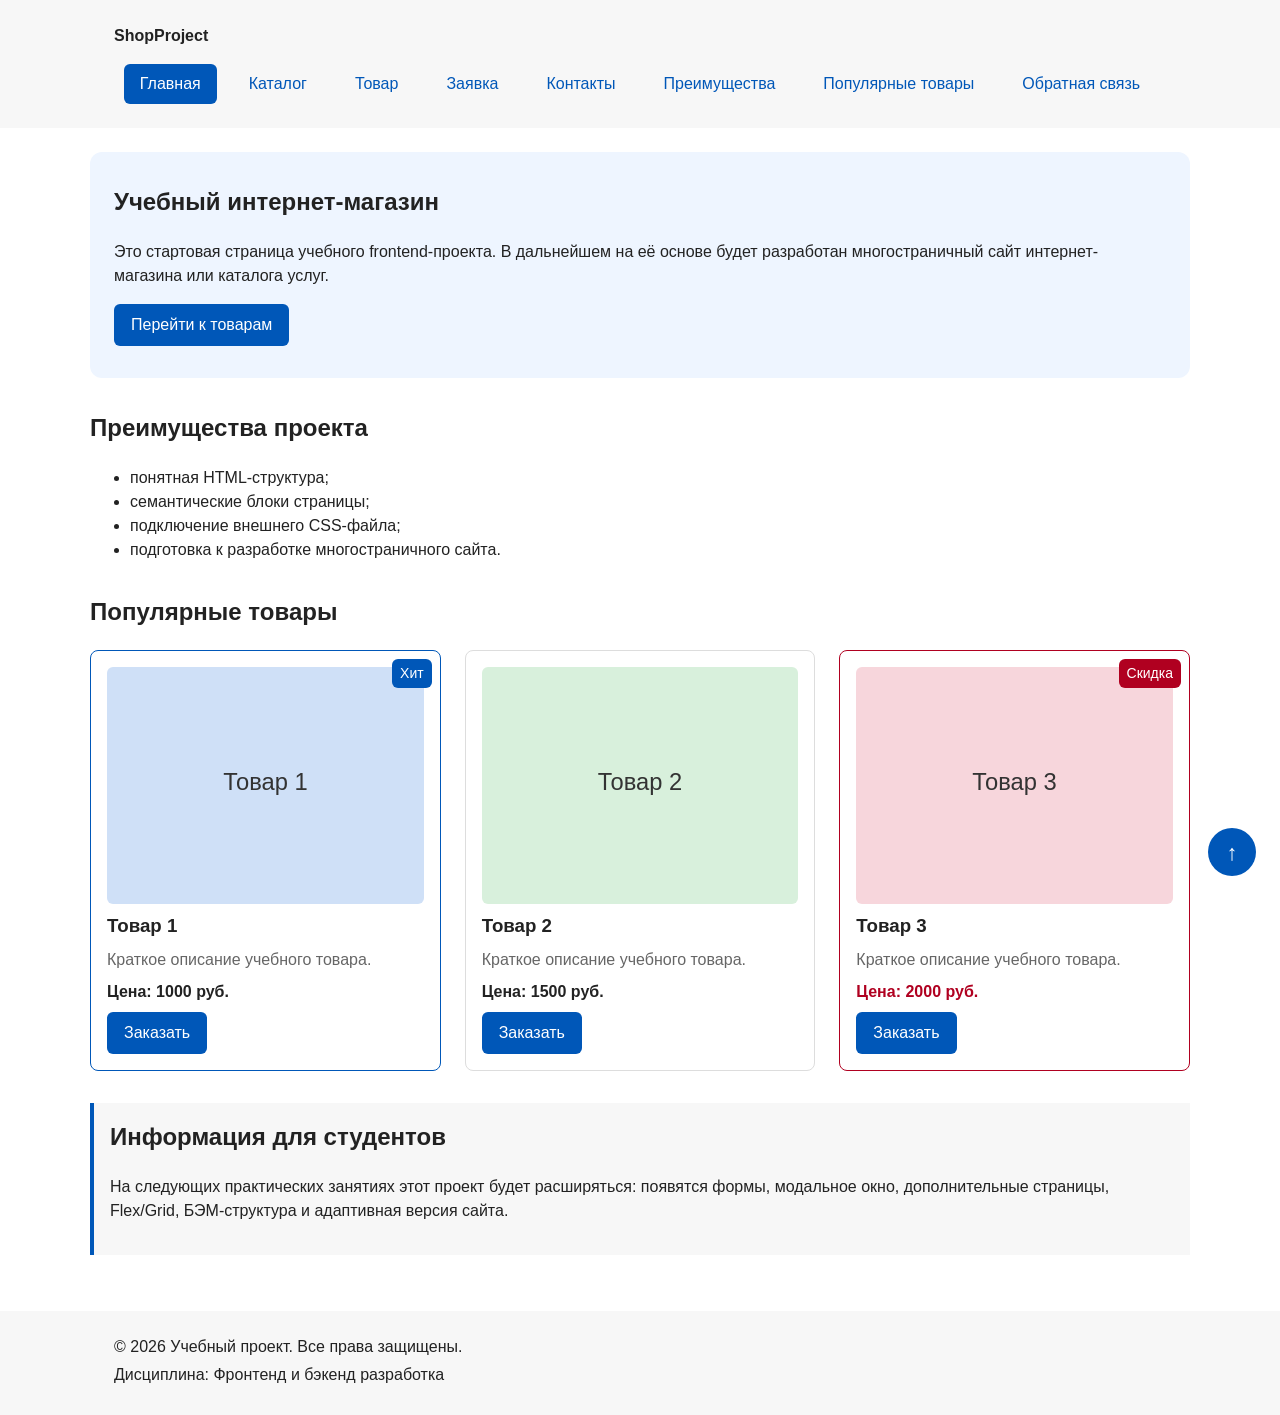
==== index.html @ 9cc84d2f "chore: import KR1 project base" ====
<!DOCTYPE html>
<html lang="ru">
<head>
  <meta charset="UTF-8">
  <meta name="viewport" content="width=device-width, initial-scale=1.0">
  <meta name="description" content="Главная страница учебного интернет-магазина.">
  <title>Главная — Учебный интернет-магазин</title>
  <link rel="stylesheet" href="css/style.css">
  <script src="js/main.js" defer></script>
</head>
<body>
  <!-- Блок шапки -->
  <header class="site-header">
    <div class="site-header__inner">
      <a class="site-header__logo" href="index.html">ShopProject</a>

      <!-- Блок навигации -->
      <nav class="site-nav" aria-label="Основная навигация">
        <ul class="site-nav__list">
          <li class="site-nav__item"><a class="site-nav__link site-nav__link--active" href="index.html" aria-current="page">Главная</a></li>
          <li class="site-nav__item"><a class="site-nav__link" href="catalog.html">Каталог</a></li>
          <li class="site-nav__item"><a class="site-nav__link" href="product.html">Товар</a></li>
          <li class="site-nav__item"><a class="site-nav__link" href="order.html">Заявка</a></li>
          <li class="site-nav__item"><a class="site-nav__link" href="contacts.html">Контакты</a></li>
          <li class="site-nav__item"><a class="site-nav__link" href="index.html#advantages">Преимущества</a></li>
          <li class="site-nav__item"><a class="site-nav__link" href="index.html#popular">Популярные товары</a></li>
          <li class="site-nav__item"><a class="site-nav__link" href="index.html#contacts">Обратная связь</a></li>
        </ul>
      </nav>
    </div>
  </header>

  <main class="main">
    <section class="hero">
      <h1 class="hero__title">Учебный интернет-магазин</h1>
      <p class="hero__text">
        Это стартовая страница учебного frontend-проекта.
        В дальнейшем на её основе будет разработан многостраничный сайт
        интернет-магазина или каталога услуг.
      </p>
      <a class="button button--primary" href="#popular">Перейти к товарам</a>
    </section>

    <section class="section" id="advantages">
      <h2 class="section__title">Преимущества проекта</h2>

      <ul class="advantages-list">
        <li class="advantages-list__item">понятная HTML-структура;</li>
        <li class="advantages-list__item">семантические блоки страницы;</li>
        <li class="advantages-list__item">подключение внешнего CSS-файла;</li>
        <li class="advantages-list__item">подготовка к разработке многостраничного сайта.</li>
      </ul>
    </section>

    <section class="section" id="popular">
      <h2 class="section__title">Популярные товары</h2>

      <!-- Сетка товаров -->
      <div class="products-grid">
        <!-- Модификатор: выделенная карточка -->
        <article class="product-card product-card--featured">
          <span class="product-card__badge">Хит</span>
          <img class="product-card__image" src="images/product-1.svg" alt="Товар 1" width="640" height="480">
          <h3 class="product-card__title">Товар 1</h3>
          <p class="product-card__description">Краткое описание учебного товара.</p>
          <p class="product-card__price">Цена: 1000 руб.</p>
          <button class="button button--primary product-card__button" type="button" data-product="Товар 1">
            Заказать
          </button>
        </article>

        <article class="product-card">
          <img class="product-card__image" src="images/product-2.svg" alt="Товар 2" width="640" height="480">
          <h3 class="product-card__title">Товар 2</h3>
          <p class="product-card__description">Краткое описание учебного товара.</p>
          <p class="product-card__price">Цена: 1500 руб.</p>
          <button class="button button--primary product-card__button" type="button" data-product="Товар 2">
            Заказать
          </button>
        </article>

        <!-- Модификатор: товар со скидкой -->
        <article class="product-card product-card--discount">
          <span class="product-card__badge">Скидка</span>
          <img class="product-card__image" src="images/product-3.svg" alt="Товар 3" width="640" height="480">
          <h3 class="product-card__title">Товар 3</h3>
          <p class="product-card__description">Краткое описание учебного товара.</p>
          <p class="product-card__price">Цена: 2000 руб.</p>
          <button class="button button--primary product-card__button" type="button" data-product="Товар 3">
            Заказать
          </button>
        </article>
      </div>
    </section>

    <aside class="aside-info">
      <h2 class="aside-info__title">Информация для студентов</h2>
      <p class="aside-info__text">
        На следующих практических занятиях этот проект будет расширяться:
        появятся формы, модальное окно, дополнительные страницы, Flex/Grid,
        БЭМ-структура и адаптивная версия сайта.
      </p>
    </aside>

    <p class="success-message" id="success-message" hidden>
      Форма успешно отправлена!
    </p>
  </main>

  <footer class="site-footer" id="contacts">
    <div class="site-footer__inner">
      <p class="site-footer__text">&copy; 2026 Учебный проект. Все права защищены.</p>
      <p class="site-footer__text">Дисциплина: Фронтенд и бэкенд разработка</p>
    </div>
  </footer>

  <!-- Блок модального окна (id нужны для JS) -->
  <dialog class="order-dialog" id="order-dialog" aria-labelledby="order-dialog-title">
    <h2 class="order-dialog__title" id="order-dialog-title">Оформление заявки</h2>

    <!-- Блок формы -->
    <form class="order-form" id="order-form" action="#" method="post" novalidate>
      <input id="selected-product" name="selected-product" type="hidden">

      <div class="order-form__field">
        <label class="order-form__label" for="order-name">Имя</label>
        <input
          class="order-form__input"
          id="order-name"
          name="name"
          type="text"
          placeholder="Введите ваше имя"
          minlength="2"
          autocomplete="given-name"
          required
        >
      </div>

      <div class="order-form__field">
        <label class="order-form__label" for="order-email">E-mail</label>
        <input
          class="order-form__input"
          id="order-email"
          name="email"
          type="email"
          placeholder="example@mail.ru"
          autocomplete="email"
          required
        >
      </div>

      <div class="order-form__field">
        <label class="order-form__label" for="order-phone">Телефон</label>
        <input
          class="order-form__input"
          id="order-phone"
          name="phone"
          type="tel"
          inputmode="tel"
          placeholder="+7 (900) 000-00-00"
          pattern="^\+7 \(\d{3}\) \d{3}-\d{2}-\d{2}$"
          required
        >
        <small class="order-form__hint">Формат: +7 (900) 000-00-00</small>
      </div>

      <div class="order-form__field">
        <label class="order-form__label" for="order-date">Дата связи</label>
        <input class="order-form__input" id="order-date" name="date" type="date">
      </div>

      <div class="order-form__field">
        <label class="order-form__label" for="order-topic">Тема заявки</label>
        <select class="order-form__select" id="order-topic" name="topic" required>
          <option value="">Выберите тему</option>
          <option value="product">Заказ товара</option>
          <option value="consultation">Консультация</option>
          <option value="delivery">Доставка</option>
        </select>
      </div>

      <div class="order-form__field">
        <label class="order-form__label" for="order-comment">Комментарий</label>
        <textarea
          class="order-form__textarea"
          id="order-comment"
          name="comment"
          rows="4"
          placeholder="Укажите дополнительную информацию"
        ></textarea>
      </div>

      <!-- Модификатор поля: чекбокс -->
      <div class="order-form__field order-form__field--checkbox">
        <label class="order-form__checkbox-label">
          <input class="order-form__checkbox" id="order-agreement" name="agreement" type="checkbox" required>
          Я согласен на обработку данных
        </label>
      </div>

      <div class="order-form__actions">
        <button class="button button--secondary" type="button" id="close-order-dialog">Закрыть</button>
        <button class="button button--primary" type="submit">Отправить заявку</button>
      </div>
    </form>
  </dialog>
  <!-- Фиксированная кнопка (position: fixed) -->
  <a class="back-to-top" href="#top" aria-label="Наверх">↑</a>
</body>
</html>
---- css/style.css ----
/* ===============================
   1. Переменные проекта
   =============================== */
:root {
  /* Цвета */
  --color-bg: #ffffff;
  --color-text: #222222;
  --color-muted: #666666;
  --color-primary: #0057b8;
  --color-primary-dark: #003f86;
  --color-border: #dddddd;
  --color-surface: #f7f7f7;
  --color-surface-accent: #eef5ff;
  --color-danger: #b00020;
  --color-success: #168a2f;
  --color-success-bg: #eefaf0;
  --color-white: #ffffff;

  /* Отступы */
  --space-xs: 4px;
  --space-sm: 8px;
  --space-md: 16px;
  --space-lg: 24px;
  --space-xl: 32px;

  /* Скругления */
  --radius-sm: 6px;
  --radius-md: 8px;
  --radius-lg: 12px;

  /* Размеры */
  --container-width: 1100px;
}

/* ===============================
   2. Базовые стили
   =============================== */
* {
  box-sizing: border-box; /* размеры с padding и border */
}

html {
  scroll-behavior: smooth; /* плавные якоря */
}

body {
  margin: 0;
  font-family: Arial, sans-serif;
  line-height: 1.5;
  color: var(--color-text);
  background-color: var(--color-bg);
}

a {
  color: var(--color-primary);
}

a:hover {
  color: var(--color-primary-dark);
}

a:focus-visible {
  outline: 2px solid var(--color-primary);
  outline-offset: 3px;
}

/* Подсветка раздела по якорю */
:target {
  outline: 2px dashed var(--color-primary);
  outline-offset: 4px;
}

/* ===============================
   3. Шапка и навигация
   =============================== */
.site-header {
  background-color: var(--color-surface);
  position: sticky; /* шапка залипает сверху */
  top: 0;
  z-index: 100;
}

.site-header__inner {
  max-width: var(--container-width);
  margin: 0 auto;
  padding: var(--space-lg);
}

.site-header__logo {
  font-weight: 700;
  color: var(--color-text);
  text-decoration: none;
}

/* Flex-меню */
.site-nav__list {
  display: flex;
  flex-wrap: wrap;
  justify-content: center;
  align-items: center;
  gap: var(--space-md);
  padding: 0;
  margin: var(--space-md) 0 0;
  list-style: none;
}

.site-nav__link {
  display: inline-block;
  padding: var(--space-sm) var(--space-md);
  color: var(--color-primary);
  text-decoration: none;
  border-radius: var(--radius-sm);
}

.site-nav__link:hover {
  color: var(--color-white);
  background-color: var(--color-primary);
}

.site-nav__link:focus-visible {
  outline: 2px solid var(--color-primary);
  outline-offset: 3px;
}

/* Модификатор: текущая страница */
.site-nav__link--active {
  color: var(--color-white);
  background-color: var(--color-primary);
}

/* ===============================
   4. Основная область и разделы
   =============================== */
.main {
  padding: var(--space-lg);
}

.breadcrumbs {
  max-width: var(--container-width);
  margin: 0 auto var(--space-md);
  font-size: 14px;
  color: var(--color-muted);
}

.breadcrumbs__link {
  color: var(--color-primary);
}

/* Разделитель перед текущей страницей */
.breadcrumbs__current::before {
  content: " / ";
  color: var(--color-muted);
}

/* Средняя ссылка цепочки */
.breadcrumbs__link--middle::before {
  content: "/";
  display: inline-block; /* без подчёркивания */
  padding: 0 4px;
  color: var(--color-muted);
}

.hero {
  max-width: var(--container-width);
  margin: 0 auto var(--space-xl);
  padding: var(--space-xl) var(--space-lg);
  background-color: var(--color-surface-accent);
  border-radius: var(--radius-lg);
}

.hero__title {
  margin-top: 0;
}

.section {
  max-width: var(--container-width);
  margin: 0 auto var(--space-xl);
  scroll-margin-top: 160px; /* отступ под sticky-шапку */
}

.section__title {
  margin-top: 0;
}

.aside-info {
  max-width: var(--container-width);
  margin: 0 auto var(--space-xl);
  padding: var(--space-md);
  border-left: 4px solid var(--color-primary);
  background-color: var(--color-surface);
}

.aside-info__title {
  margin-top: 0;
}

/* ===============================
   5. Кнопки
   =============================== */
.button {
  display: inline-block;
  padding: var(--space-sm) var(--space-md);
  border: 1px solid transparent;
  border-radius: var(--radius-sm);
  font: inherit;
  text-decoration: none;
  cursor: pointer;
}

/* Основная кнопка */
.button--primary {
  color: var(--color-white);
  background-color: var(--color-primary);
}

.button--primary:hover {
  color: var(--color-white);
  background-color: var(--color-primary-dark);
}

/* Второстепенная кнопка */
.button--secondary {
  color: var(--color-primary);
  background-color: transparent;
  border-color: var(--color-primary);
}

.button--secondary:hover {
  color: var(--color-white);
  background-color: var(--color-primary);
}

.button:focus-visible {
  outline: 2px solid var(--color-primary);
  outline-offset: 3px;
}

.button:disabled,
.button--disabled {
  opacity: 0.6;
  cursor: not-allowed;
}

/* ===============================
   6. Карточки и сетка товаров
   =============================== */
/* Grid-сетка карточек */
.products-grid {
  display: grid;
  grid-template-columns: repeat(3, 1fr);
  gap: var(--space-lg);
}

.product-card {
  position: relative; /* контейнер для бейджа */
  display: flex;
  flex-direction: column;
  gap: var(--space-sm);
  padding: var(--space-md);
  border: 1px solid var(--color-border);
  border-radius: var(--radius-md);
  background-color: var(--color-bg);
}

.product-card:hover {
  border-color: var(--color-primary);
}

/* Модификаторы карточки */
.product-card--featured {
  border-color: var(--color-primary);
}

.product-card--discount {
  border-color: var(--color-danger);
}

.product-card__title {
  margin: 0;
  color: var(--color-text);
}

.product-card__description {
  margin: 0;
  color: var(--color-muted);
}

.product-card__price {
  margin: 0;
  font-weight: 700;
}

.product-card--discount .product-card__price {
  color: var(--color-danger);
}

/* Бейдж поверх карточки */
.product-card__badge {
  position: absolute;
  top: var(--space-sm);
  right: var(--space-sm);
  z-index: 1;
  padding: 4px 8px;
  font-size: 14px;
  color: var(--color-white);
  background-color: var(--color-primary);
  border-radius: var(--radius-sm);
}

.product-card--discount .product-card__badge {
  background-color: var(--color-danger);
}

.product-card__image {
  display: block;
  width: 100%;
  height: auto;
  border-radius: var(--radius-sm);
}

/* Кнопка прижата к низу */
.product-card__button {
  margin-top: auto;
  align-self: flex-start;
}

/* ===============================
   7. Каталог и фильтры
   =============================== */
/* Grid-макет каталога */
.catalog-layout {
  max-width: var(--container-width);
  margin: 0 auto var(--space-xl);
  display: grid;
  grid-template-columns: 260px 1fr;
  grid-template-areas: "filters products";
  gap: var(--space-lg);
}

.catalog-filters {
  grid-area: filters;
  position: sticky; /* фильтр едет за скроллом */
  top: 160px;
  align-self: start;
  padding: var(--space-md);
  border: 1px solid var(--color-border);
  border-radius: var(--radius-md);
  background-color: var(--color-surface);
}

.catalog-filters__title {
  margin-top: 0;
}

.catalog-products {
  grid-area: products;
}

.catalog-products__title {
  margin-top: 0;
}

.filters-form {
  display: grid;
  gap: var(--space-md);
}

.filters-form__group {
  margin: 0;
  padding: var(--space-md);
  border: 1px solid var(--color-border);
  border-radius: var(--radius-sm);
}

.filters-form__legend {
  font-weight: 700;
}

.filters-form__label {
  display: block;
  margin-bottom: var(--space-sm);
}

.filters-form__input {
  width: 100%;
  padding: 8px 10px;
  border: 1px solid var(--color-border);
  border-radius: var(--radius-sm);
  font: inherit;
}

/* ===============================
   8. Модальное окно и форма
   =============================== */
.order-dialog {
  width: min(100% - 32px, 560px);
  padding: var(--space-lg);
  border: none;
  border-radius: var(--radius-lg);
}

/* Затемнение фона */
.order-dialog::backdrop {
  background-color: rgba(0, 0, 0, 0.5);
}

.order-dialog__title {
  margin-top: 0;
}

.order-form__field {
  margin-bottom: var(--space-md);
}

.order-form__label {
  display: block;
  margin-bottom: var(--space-xs);
}

.order-form__input,
.order-form__select,
.order-form__textarea {
  width: 100%;
  padding: 10px 12px;
  border: 1px solid var(--color-border);
  border-radius: var(--radius-sm);
  font: inherit;
}

.order-form__input:hover,
.order-form__select:hover,
.order-form__textarea:hover {
  border-color: var(--color-primary);
}

.order-form__input:focus-visible,
.order-form__select:focus-visible,
.order-form__textarea:focus-visible {
  outline: 2px solid var(--color-primary);
  outline-offset: 3px;
}

/* Ошибка валидации (ставит JS) */
.order-form__input[aria-invalid="true"],
.order-form__select[aria-invalid="true"],
.order-form__textarea[aria-invalid="true"] {
  border-color: var(--color-danger);
}

.order-form__hint {
  display: block;
  margin-top: var(--space-xs);
  color: var(--color-muted);
}

.order-form__checkbox-label {
  display: flex;
  align-items: center;
  gap: var(--space-sm);
}

.order-form__actions {
  display: flex;
  gap: var(--space-md);
  margin-top: var(--space-lg);
}

/* Модификатор: форма на отдельной странице */
.order-form--page {
  max-width: 560px;
  padding: var(--space-lg);
  border: 1px solid var(--color-border);
  border-radius: var(--radius-md);
  background-color: var(--color-surface);
}

.success-message {
  max-width: var(--container-width);
  margin: var(--space-lg) auto;
  padding: var(--space-md);
  border-left: 4px solid var(--color-success);
  background-color: var(--color-success-bg);
}

/* ===============================
   9. Страница товара
   =============================== */
/* Flex: фото + описание */
.product-details {
  max-width: var(--container-width);
  margin: 0 auto var(--space-xl);
  display: flex;
  gap: var(--space-xl);
  align-items: flex-start;
}

.product-details__media {
  position: relative; /* для бейджа */
  flex: 1 1 50%;
}

.product-details__badge {
  position: absolute;
  top: var(--space-md);
  left: var(--space-md);
  padding: 4px 10px;
  color: var(--color-white);
  background-color: var(--color-primary);
  border-radius: var(--radius-sm);
}

.product-details__image {
  display: block;
  width: 100%;
  height: auto;
  border-radius: var(--radius-md);
}

.product-details__info {
  flex: 1 1 50%;
}

.product-details__title {
  margin-top: 0;
}

.product-details__description {
  color: var(--color-muted);
}

.product-details__price {
  font-size: 28px;
  font-weight: 700;
}

.product-details__actions {
  display: flex;
  flex-wrap: wrap;
  gap: var(--space-md);
}

/* Таблица характеристик */
.product-table {
  width: 100%;
  border-collapse: collapse;
}

.product-table__caption {
  margin-bottom: var(--space-sm);
  font-weight: 700;
  text-align: left;
}

.product-table__head,
.product-table__cell {
  padding: 12px;
  border: 1px solid var(--color-border);
  text-align: left;
}

.product-table__head {
  background-color: var(--color-surface-accent);
}

/* Полосатые строки */
.product-table tbody tr:nth-child(even) {
  background-color: var(--color-surface);
}

/* ===============================
   10. Фиксированная кнопка «Наверх»
   =============================== */
.back-to-top {
  position: fixed;
  right: var(--space-lg);
  bottom: var(--space-lg);
  z-index: 90; /* ниже шапки */
  width: 48px;
  height: 48px;
  display: flex;
  align-items: center;
  justify-content: center;
  font-size: 22px;
  color: var(--color-white);
  background-color: var(--color-primary);
  border-radius: 50%;
  text-decoration: none;
}

.back-to-top:hover {
  color: var(--color-white);
  background-color: var(--color-primary-dark);
}

.back-to-top:focus-visible {
  outline: 2px solid var(--color-primary);
  outline-offset: 3px;
}

/* ===============================
   11. Подвал
   =============================== */
.site-footer {
  background-color: var(--color-surface);
}

.site-footer__inner {
  max-width: var(--container-width);
  margin: 0 auto;
  padding: var(--space-lg);
}

.site-footer__text {
  margin: 0 0 var(--space-xs);
}
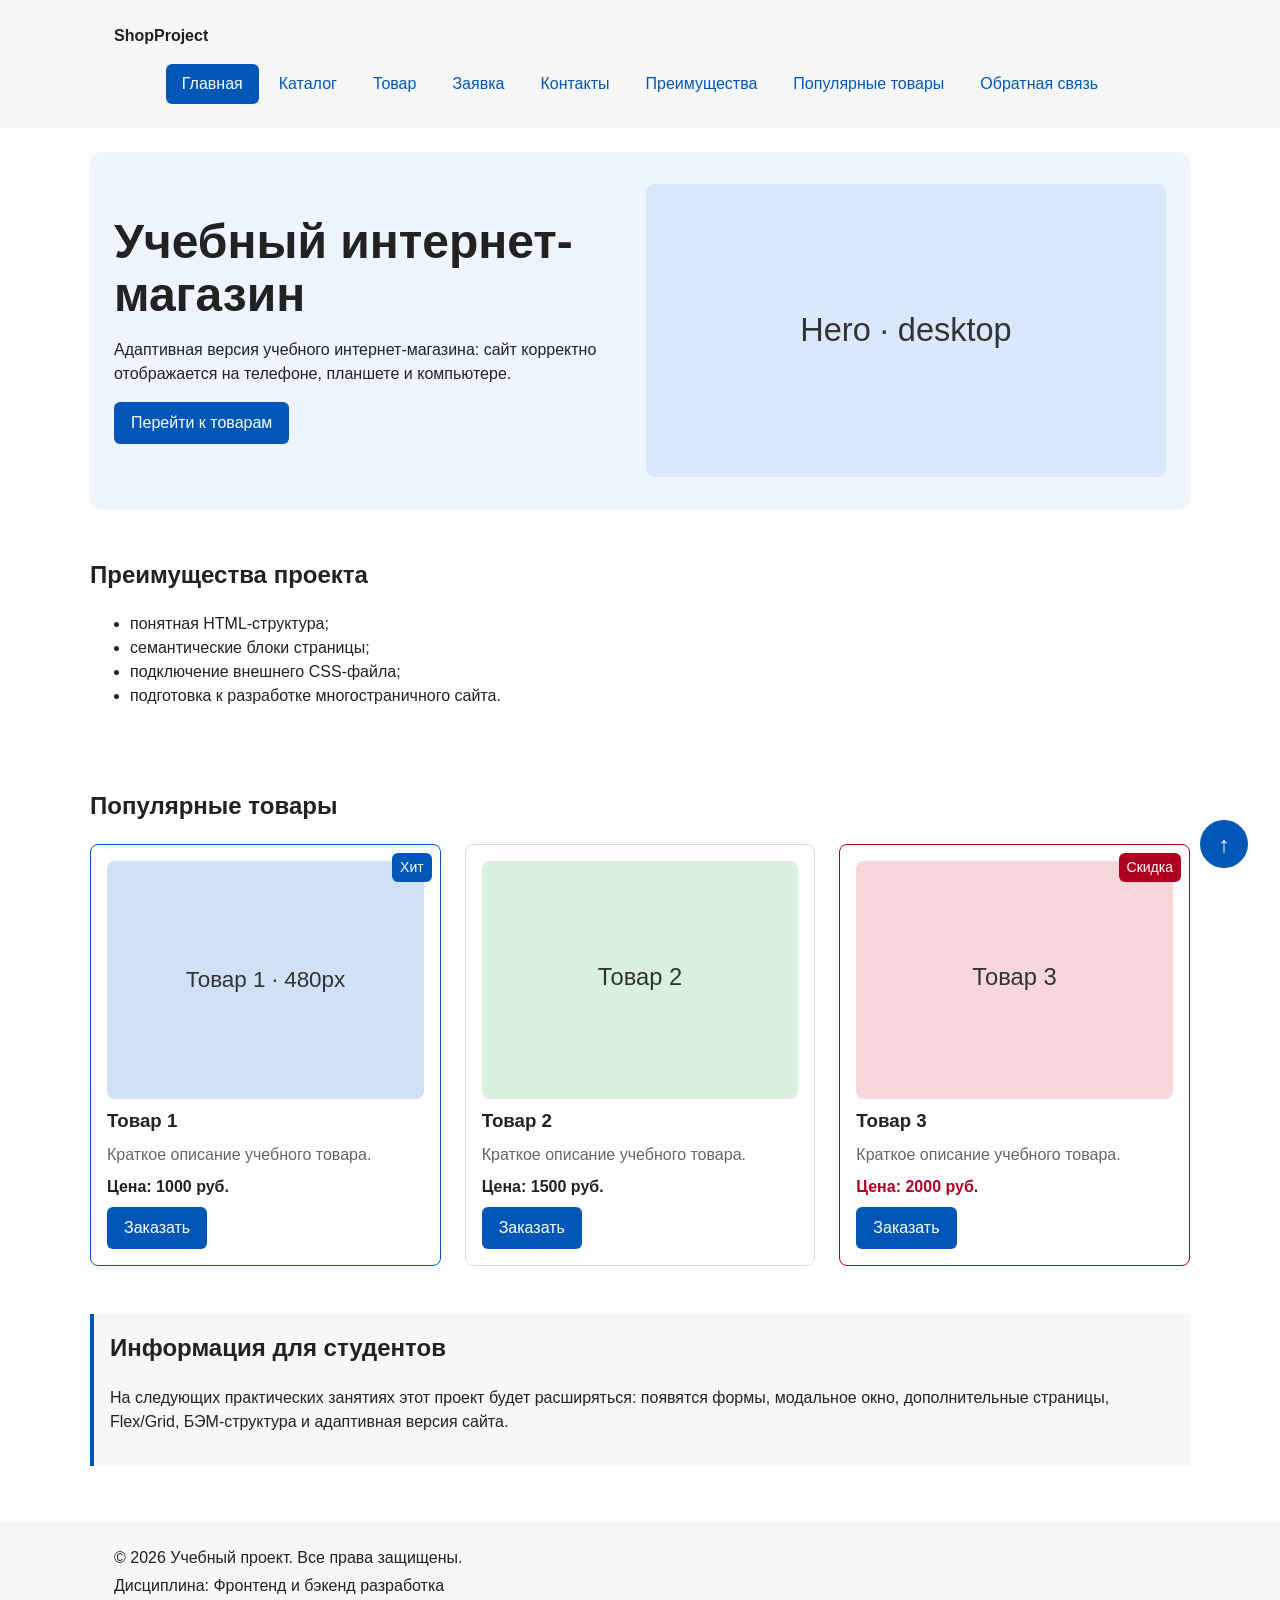
==== commit f8baa85e: "feat: add responsive layout styles" ====
--- a/index.html
+++ b/index.html
@@ -6,6 +6,8 @@
   <meta name="description" content="Главная страница учебного интернет-магазина.">
   <title>Главная — Учебный интернет-магазин</title>
   <link rel="stylesheet" href="css/style.css">
+  <!-- Адаптив: строго после style.css -->
+  <link rel="stylesheet" href="css/responsive.css">
   <script src="js/main.js" defer></script>
 </head>
 <body>
@@ -32,13 +34,27 @@
 
   <main class="main">
     <section class="hero">
-      <h1 class="hero__title">Учебный интернет-магазин</h1>
-      <p class="hero__text">
-        Это стартовая страница учебного frontend-проекта.
-        В дальнейшем на её основе будет разработан многостраничный сайт
-        интернет-магазина или каталога услуг.
-      </p>
-      <a class="button button--primary" href="#popular">Перейти к товарам</a>
+      <div class="hero__content">
+        <h1 class="hero__title">Учебный интернет-магазин</h1>
+        <p class="hero__text">
+          Адаптивная версия учебного интернет-магазина:
+          сайт корректно отображается на телефоне, планшете и компьютере.
+        </p>
+        <a class="button button--primary hero__button" href="#popular">Перейти к товарам</a>
+      </div>
+
+      <!-- picture: своя картинка под ширину экрана -->
+      <picture class="hero__picture">
+        <source media="(min-width: 1200px)" srcset="images/hero-desktop.svg">
+        <source media="(min-width: 768px)" srcset="images/hero-tablet.svg">
+        <img
+          class="hero__image"
+          src="images/hero-mobile.svg"
+          alt="Каталог учебных товаров"
+          width="640"
+          height="360"
+        >
+      </picture>
     </section>
 
     <section class="section" id="advantages">
@@ -60,7 +76,21 @@
         <!-- Модификатор: выделенная карточка -->
         <article class="product-card product-card--featured">
           <span class="product-card__badge">Хит</span>
-          <img class="product-card__image" src="images/product-1.svg" alt="Товар 1" width="640" height="480">
+          <!-- srcset: браузер выбирает размер сам -->
+          <img
+            class="product-card__image"
+            src="images/product-1-640.svg"
+            srcset="images/product-1-480.svg 480w,
+                    images/product-1-640.svg 640w,
+                    images/product-1-960.svg 960w"
+            sizes="(max-width: 639px) 100vw,
+                   (max-width: 1023px) 50vw,
+                   33vw"
+            alt="Товар 1"
+            width="640"
+            height="480"
+            loading="lazy"
+          >
           <h3 class="product-card__title">Товар 1</h3>
           <p class="product-card__description">Краткое описание учебного товара.</p>
           <p class="product-card__price">Цена: 1000 руб.</p>
@@ -70,7 +100,7 @@
         </article>
 
         <article class="product-card">
-          <img class="product-card__image" src="images/product-2.svg" alt="Товар 2" width="640" height="480">
+          <img class="product-card__image" src="images/product-2.svg" alt="Товар 2" width="640" height="480" loading="lazy">
           <h3 class="product-card__title">Товар 2</h3>
           <p class="product-card__description">Краткое описание учебного товара.</p>
           <p class="product-card__price">Цена: 1500 руб.</p>
@@ -82,7 +112,7 @@
         <!-- Модификатор: товар со скидкой -->
         <article class="product-card product-card--discount">
           <span class="product-card__badge">Скидка</span>
-          <img class="product-card__image" src="images/product-3.svg" alt="Товар 3" width="640" height="480">
+          <img class="product-card__image" src="images/product-3.svg" alt="Товар 3" width="640" height="480" loading="lazy">
           <h3 class="product-card__title">Товар 3</h3>
           <p class="product-card__description">Краткое описание учебного товара.</p>
           <p class="product-card__price">Цена: 2000 руб.</p>
--- a/css/responsive.css
+++ b/css/responsive.css
@@ -0,0 +1,351 @@
+/*
+  Адаптивные стили для контрольной работы №3.
+  Подход: Mobile First.
+  Базовые стили — для мобильного экрана,
+  расширения добавляются через min-width медиазапросы.
+  Точки: 640px, 768px, 900px, 1024px.
+*/
+
+/* ===============================
+   1. Базовые правила
+   =============================== */
+*,
+*::before,
+*::after {
+  box-sizing: border-box;
+}
+
+html {
+  scroll-behavior: smooth;
+}
+
+/* Медиа не шире контейнера */
+img,
+video {
+  max-width: 100%;
+  height: auto;
+}
+
+/* Страховка от горизонтального скролла */
+body {
+  overflow-x: hidden;
+}
+
+/* ===============================
+   2. Контейнеры и секции
+   =============================== */
+.main {
+  padding: var(--space-md); /* меньше отступ на телефоне */
+}
+
+.site-header__inner,
+.site-footer__inner {
+  padding: var(--space-md);
+}
+
+.hero,
+.section,
+.breadcrumbs,
+.aside-info,
+.catalog-layout,
+.product-details {
+  width: min(100%, var(--container-width));
+  margin-inline: auto;
+}
+
+/* Плавные отступы через clamp */
+.section {
+  padding-block: clamp(4px, 1.5vw, 16px);
+  scroll-margin-top: var(--space-md); /* шапка на мобильном не sticky */
+}
+
+/* ===============================
+   3. Шапка и навигация
+   =============================== */
+/* На телефоне шапка не залипает — меню высокое */
+.site-header {
+  position: static;
+}
+
+/* Меню в колонку */
+.site-nav__list {
+  flex-direction: column;
+  align-items: stretch;
+  gap: var(--space-xs);
+}
+
+.site-nav__link {
+  display: block;
+  padding: 12px 16px; /* крупная зона нажатия */
+}
+
+/* ===============================
+   4. Hero-блок
+   =============================== */
+.hero {
+  display: grid;
+  gap: var(--space-lg);
+  align-items: center;
+  padding: var(--space-lg) var(--space-md);
+}
+
+.hero__content {
+  display: grid;
+  gap: var(--space-md);
+  justify-items: start;
+}
+
+/* Заголовок тянется под ширину */
+.hero__title {
+  margin: 0;
+  font-size: clamp(28px, 7vw, 48px);
+  line-height: 1.1;
+}
+
+.hero__text {
+  margin: 0;
+}
+
+.hero__image {
+  display: block;
+  width: 100%;
+  max-width: 520px;
+  margin-inline: auto;
+  border-radius: var(--radius-md);
+}
+
+/* ===============================
+   5. Сетка карточек
+   =============================== */
+/* 1 колонка на телефоне */
+.products-grid {
+  grid-template-columns: 1fr;
+  gap: var(--space-md);
+}
+
+.product-card {
+  min-width: 0; /* не распирает сетку */
+}
+
+.product-card__title,
+.product-card__description {
+  overflow-wrap: anywhere;
+}
+
+/* Одинаковые пропорции картинок */
+.product-card__image {
+  display: block;
+  width: 100%;
+  aspect-ratio: 4 / 3;
+  object-fit: cover;
+  border-radius: var(--radius-md);
+}
+
+/* ===============================
+   6. Каталог
+   =============================== */
+/* Одна колонка, фильтр сверху */
+.catalog-layout {
+  grid-template-columns: 1fr;
+  grid-template-areas:
+    "filters"
+    "products";
+}
+
+.catalog-filters {
+  position: static;
+}
+
+/* ===============================
+   7. Страница товара и таблица
+   =============================== */
+/* Фото над описанием */
+.product-details {
+  flex-direction: column;
+  gap: var(--space-lg);
+}
+
+.product-details__media,
+.product-details__info {
+  width: 100%;
+}
+
+/* Скролл только у таблицы */
+.table-wrapper {
+  width: 100%;
+  overflow-x: auto;
+  -webkit-overflow-scrolling: touch;
+}
+
+.product-table {
+  min-width: 480px;
+}
+
+/* ===============================
+   8. Формы
+   =============================== */
+.order-form--page {
+  display: grid;
+  gap: var(--space-md);
+  max-width: none;
+  padding: var(--space-md);
+}
+
+/* Отступы задаёт gap сетки */
+.order-form--page .order-form__field {
+  margin-bottom: 0;
+}
+
+/* Поля удобно нажимать пальцем */
+.order-form__input,
+.order-form__select,
+.order-form__textarea {
+  min-height: 44px;
+}
+
+.order-form__textarea {
+  min-height: 120px;
+  resize: vertical;
+}
+
+/* Кнопки формы — столбиком */
+.order-form__actions {
+  flex-direction: column;
+  margin-top: 0;
+}
+
+.filters-form__input {
+  min-height: 44px;
+}
+
+/* ===============================
+   9. Модальное окно
+   =============================== */
+.order-dialog {
+  width: min(100% - 32px, 560px);
+  max-height: calc(100vh - 32px);
+  overflow: auto; /* длинная форма прокручивается */
+  padding: var(--space-md);
+}
+
+.order-dialog::backdrop {
+  background: rgb(0 0 0 / 0.5);
+}
+
+/* ===============================
+   10. Кнопка «Наверх»
+   =============================== */
+.back-to-top {
+  right: 16px;
+  bottom: 16px;
+}
+
+/* ===============================
+   11. От 640px — 2 колонки карточек
+   =============================== */
+@media (min-width: 640px) {
+  .products-grid {
+    grid-template-columns: repeat(2, minmax(0, 1fr));
+  }
+
+  .order-form__actions {
+    flex-direction: row;
+  }
+}
+
+/* ===============================
+   12. От 768px — планшет
+   =============================== */
+@media (min-width: 768px) {
+  .main,
+  .site-header__inner,
+  .site-footer__inner {
+    padding: var(--space-lg);
+  }
+
+  /* Шапка снова залипает */
+  .site-header {
+    position: sticky;
+    top: 0;
+    z-index: 100;
+  }
+
+  .section {
+    scroll-margin-top: 140px;
+  }
+
+  /* Меню в строку */
+  .site-nav__list {
+    flex-direction: row;
+    flex-wrap: wrap;
+    justify-content: center;
+    align-items: center;
+  }
+
+  .site-nav__link {
+    display: inline-block;
+    padding: var(--space-sm) var(--space-md);
+  }
+
+  /* Фото и описание рядом */
+  .product-details {
+    flex-direction: row;
+  }
+
+  .product-details__media,
+  .product-details__info {
+    flex: 1 1 50%;
+  }
+
+  /* Форма в 2 колонки */
+  .order-form--page {
+    grid-template-columns: repeat(2, minmax(0, 1fr));
+    padding: var(--space-lg);
+  }
+
+  .order-form__field--wide,
+  .order-form--page .order-form__actions {
+    grid-column: 1 / -1;
+  }
+
+  .order-dialog {
+    padding: var(--space-lg);
+  }
+
+  .back-to-top {
+    right: 32px;
+    bottom: 32px;
+  }
+}
+
+/* ===============================
+   13. От 900px — hero в 2 колонки
+   =============================== */
+@media (min-width: 900px) {
+  .hero {
+    grid-template-columns: minmax(0, 1fr) minmax(320px, 520px);
+    padding: var(--space-xl) var(--space-lg);
+  }
+}
+
+/* ===============================
+   14. От 1024px — desktop
+   =============================== */
+@media (min-width: 1024px) {
+  .products-grid {
+    grid-template-columns: repeat(3, minmax(0, 1fr));
+    gap: var(--space-lg);
+  }
+
+  /* Фильтр слева, sticky */
+  .catalog-layout {
+    grid-template-columns: 260px minmax(0, 1fr);
+    grid-template-areas: "filters products";
+    align-items: start;
+  }
+
+  .catalog-filters {
+    position: sticky;
+    top: 160px;
+  }
+}
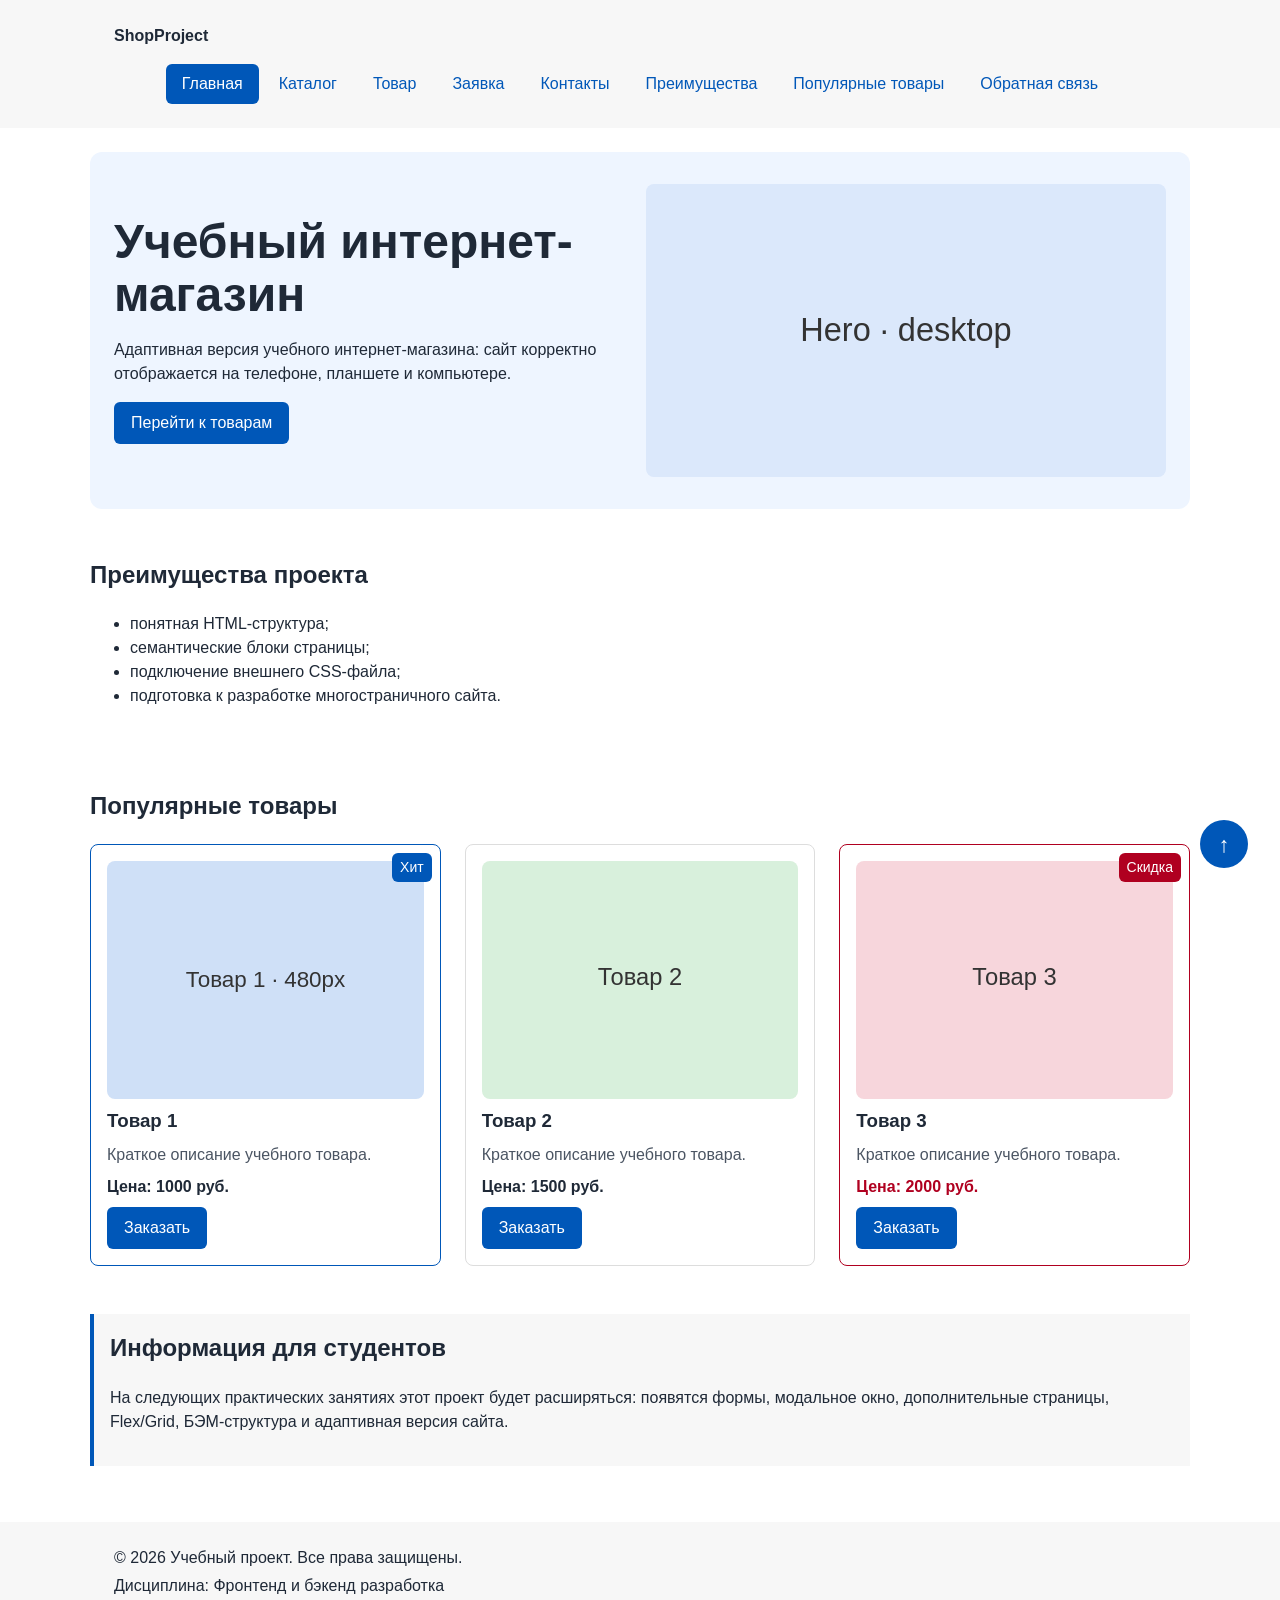
==== commit eb22a635: "fix: improve accessibility and add Lighthouse report" ====
--- a/index.html
+++ b/index.html
@@ -10,7 +10,10 @@
   <link rel="stylesheet" href="css/responsive.css">
   <script src="js/main.js" defer></script>
 </head>
-<body>
+<body id="top">
+  <!-- Skip-link: быстрый переход к контенту с клавиатуры -->
+  <a class="skip-link" href="#main">Перейти к основному содержимому</a>
+
   <!-- Блок шапки -->
   <header class="site-header">
     <div class="site-header__inner">
@@ -32,7 +35,7 @@
     </div>
   </header>
 
-  <main class="main">
+  <main id="main" class="main" tabindex="-1">
     <section class="hero">
       <div class="hero__content">
         <h1 class="hero__title">Учебный интернет-магазин</h1>
@@ -50,7 +53,7 @@
         <img
           class="hero__image"
           src="images/hero-mobile.svg"
-          alt="Каталог учебных товаров"
+          alt="Иллюстрация: витрина учебного интернет-магазина"
           width="640"
           height="360"
         >
@@ -86,7 +89,7 @@
             sizes="(max-width: 639px) 100vw,
                    (max-width: 1023px) 50vw,
                    33vw"
-            alt="Товар 1"
+            alt="Товар 1 — учебный товар-хит продаж"
             width="640"
             height="480"
             loading="lazy"
@@ -94,30 +97,30 @@
           <h3 class="product-card__title">Товар 1</h3>
           <p class="product-card__description">Краткое описание учебного товара.</p>
           <p class="product-card__price">Цена: 1000 руб.</p>
-          <button class="button button--primary product-card__button" type="button" data-product="Товар 1">
-            Заказать
+          <button class="button button--primary product-card__button" type="button" data-product="Товар 1" aria-haspopup="dialog">
+            Заказать<span class="visually-hidden"> «Товар 1»</span>
           </button>
         </article>
 
         <article class="product-card">
-          <img class="product-card__image" src="images/product-2.svg" alt="Товар 2" width="640" height="480" loading="lazy">
+          <img class="product-card__image" src="images/product-2.svg" alt="Товар 2 — учебный товар" width="640" height="480" loading="lazy">
           <h3 class="product-card__title">Товар 2</h3>
           <p class="product-card__description">Краткое описание учебного товара.</p>
           <p class="product-card__price">Цена: 1500 руб.</p>
-          <button class="button button--primary product-card__button" type="button" data-product="Товар 2">
-            Заказать
+          <button class="button button--primary product-card__button" type="button" data-product="Товар 2" aria-haspopup="dialog">
+            Заказать<span class="visually-hidden"> «Товар 2»</span>
           </button>
         </article>
 
         <!-- Модификатор: товар со скидкой -->
         <article class="product-card product-card--discount">
           <span class="product-card__badge">Скидка</span>
-          <img class="product-card__image" src="images/product-3.svg" alt="Товар 3" width="640" height="480" loading="lazy">
+          <img class="product-card__image" src="images/product-3.svg" alt="Товар 3 — учебный товар со скидкой" width="640" height="480" loading="lazy">
           <h3 class="product-card__title">Товар 3</h3>
           <p class="product-card__description">Краткое описание учебного товара.</p>
           <p class="product-card__price">Цена: 2000 руб.</p>
-          <button class="button button--primary product-card__button" type="button" data-product="Товар 3">
-            Заказать
+          <button class="button button--primary product-card__button" type="button" data-product="Товар 3" aria-haspopup="dialog">
+            Заказать<span class="visually-hidden"> «Товар 3»</span>
           </button>
         </article>
       </div>
@@ -132,7 +135,7 @@
       </p>
     </aside>
 
-    <p class="success-message" id="success-message" hidden>
+    <p class="success-message" id="success-message" role="status" hidden>
       Форма успешно отправлена!
     </p>
   </main>
@@ -145,8 +148,19 @@
   </footer>
 
   <!-- Блок модального окна (id нужны для JS) -->
-  <dialog class="order-dialog" id="order-dialog" aria-labelledby="order-dialog-title">
-    <h2 class="order-dialog__title" id="order-dialog-title">Оформление заявки</h2>
+  <dialog class="order-dialog" id="order-dialog" aria-labelledby="order-dialog-title" aria-describedby="order-dialog-note">
+    <div class="order-dialog__header">
+      <h2 class="order-dialog__title" id="order-dialog-title">Оформление заявки</h2>
+      <button class="order-dialog__close" type="button" id="close-order-dialog-icon" aria-label="Закрыть окно">
+        <span aria-hidden="true">×</span>
+      </button>
+    </div>
+    <p class="form-note" id="order-dialog-note">Все поля, кроме даты и комментария, обязательны для заполнения.</p>
+
+    <!-- Сводка ошибок: показывается JS, role="alert" озвучивается сразу -->
+    <p class="form-error" id="order-form-error" role="alert" hidden>
+      Форма заполнена не полностью. Проверьте поля, отмеченные красной рамкой.
+    </p>
 
     <!-- Блок формы -->
     <form class="order-form" id="order-form" action="#" method="post" novalidate>
@@ -189,9 +203,10 @@
           inputmode="tel"
           placeholder="+7 (900) 000-00-00"
           pattern="^\+7 \(\d{3}\) \d{3}-\d{2}-\d{2}$"
+          aria-describedby="order-phone-hint"
           required
         >
-        <small class="order-form__hint">Формат: +7 (900) 000-00-00</small>
+        <small class="order-form__hint" id="order-phone-hint">Формат: +7 (900) 000-00-00</small>
       </div>
 
       <div class="order-form__field">
@@ -235,6 +250,6 @@
     </form>
   </dialog>
   <!-- Фиксированная кнопка (position: fixed) -->
-  <a class="back-to-top" href="#top" aria-label="Наверх">↑</a>
+  <a class="back-to-top" href="#top" aria-label="Наверх, к началу страницы"><span aria-hidden="true">↑</span></a>
 </body>
 </html>
--- a/css/style.css
+++ b/css/style.css
@@ -4,11 +4,13 @@
 :root {
   /* Цвета */
   --color-bg: #ffffff;
-  --color-text: #222222;
-  --color-muted: #666666;
+  --color-text: #1f2937;
+  --color-muted: #4b5563; /* было #666666 — темнее для контраста на сером фоне */
   --color-primary: #0057b8;
   --color-primary-dark: #003f86;
-  --color-border: #dddddd;
+  --color-border: #8a94a3; /* было #dddddd — рамки полей контрастнее (3:1) */
+  --color-border-light: #dddddd;
+  --color-focus: #0057b8;
   --color-surface: #f7f7f7;
   --color-surface-accent: #eef5ff;
   --color-danger: #b00020;
@@ -59,8 +61,9 @@
   color: var(--color-primary-dark);
 }
 
-a:focus-visible {
-  outline: 2px solid var(--color-primary);
+/* Единый видимый фокус для всех интерактивных элементов */
+:focus-visible {
+  outline: 3px solid var(--color-focus);
   outline-offset: 3px;
 }
 
@@ -118,7 +121,7 @@
 }
 
 .site-nav__link:focus-visible {
-  outline: 2px solid var(--color-primary);
+  outline: 3px solid var(--color-focus);
   outline-offset: 3px;
 }
 
@@ -231,7 +234,7 @@
 }
 
 .button:focus-visible {
-  outline: 2px solid var(--color-primary);
+  outline: 3px solid var(--color-focus);
   outline-offset: 3px;
 }
 
@@ -257,7 +260,7 @@
   flex-direction: column;
   gap: var(--space-sm);
   padding: var(--space-md);
-  border: 1px solid var(--color-border);
+  border: 1px solid var(--color-border-light);
   border-radius: var(--radius-md);
   background-color: var(--color-bg);
 }
@@ -343,7 +346,7 @@
   top: 160px;
   align-self: start;
   padding: var(--space-md);
-  border: 1px solid var(--color-border);
+  border: 1px solid var(--color-border-light);
   border-radius: var(--radius-md);
   background-color: var(--color-surface);
 }
@@ -368,7 +371,7 @@
 .filters-form__group {
   margin: 0;
   padding: var(--space-md);
-  border: 1px solid var(--color-border);
+  border: 1px solid var(--color-border-light);
   border-radius: var(--radius-sm);
 }
 
@@ -435,8 +438,9 @@
 
 .order-form__input:focus-visible,
 .order-form__select:focus-visible,
-.order-form__textarea:focus-visible {
-  outline: 2px solid var(--color-primary);
+.order-form__textare/* Единый видимый фокус для всех интерактивных элементов */
+:focus-visible {
+  outline: 3px solid var(--color-focus);
   outline-offset: 3px;
 }
 
@@ -469,7 +473,7 @@
 .order-form--page {
   max-width: 560px;
   padding: var(--space-lg);
-  border: 1px solid var(--color-border);
+  border: 1px solid var(--color-border-light);
   border-radius: var(--radius-md);
   background-color: var(--color-surface);
 }
@@ -554,7 +558,7 @@
 .product-table__head,
 .product-table__cell {
   padding: 12px;
-  border: 1px solid var(--color-border);
+  border: 1px solid var(--color-border-light);
   text-align: left;
 }
 
@@ -593,7 +597,7 @@
 }
 
 .back-to-top:focus-visible {
-  outline: 2px solid var(--color-primary);
+  outline: 3px solid var(--color-focus);
   outline-offset: 3px;
 }
 
@@ -613,3 +617,127 @@
 .site-footer__text {
   margin: 0 0 var(--space-xs);
 }
+
+/* ===============================
+   12. Доступность (ПР №13)
+   =============================== */
+/* Ссылка пропуска: скрыта за экраном, видна при фокусе.
+   Не display: none — иначе недоступна с клавиатуры */
+.skip-link {
+  position: absolute;
+  left: 16px;
+  top: -100px;
+  z-index: 1000;
+  padding: 8px 12px;
+  color: #ffffff;
+  background-color: #111111;
+  border-radius: 6px;
+  text-decoration: none;
+}
+
+.skip-link:focus,
+.skip-link:focus-visible {
+  top: 16px;
+  color: #ffffff;
+}
+
+/* main получает фокус по skip-link — рамка не нужна */
+.main:focus {
+  outline: none;
+}
+
+/* Текст только для экранного диктора */
+.visually-hidden {
+  position: absolute;
+  width: 1px;
+  height: 1px;
+  padding: 0;
+  margin: -1px;
+  overflow: hidden;
+  clip: rect(0 0 0 0);
+  white-space: nowrap;
+  border: 0;
+}
+
+/* Фокус на синих кнопках: белый зазор + синяя рамка */
+.button--primary:focus-visible,
+.site-nav__link--active:focus-visible,
+.back-to-top:focus-visible {
+  outline: 3px solid var(--color-focus);
+  outline-offset: 2px;
+  box-shadow: 0 0 0 2px var(--color-white);
+}
+
+/* Пояснение к форме и сводка ошибок */
+.form-note {
+  margin: 0 0 var(--space-md);
+  color: var(--color-muted);
+}
+
+.form-error {
+  margin: 0 0 var(--space-md);
+  padding: var(--space-sm) var(--space-md);
+  color: var(--color-danger);
+  background-color: #fdecee;
+  border-left: 4px solid var(--color-danger);
+}
+
+/* Ошибка отмечена не только цветом: толстая рамка */
+.order-form__input[aria-invalid="true"],
+.order-form__select[aria-invalid="true"],
+.order-form__textarea[aria-invalid="true"] {
+  border-width: 2px;
+}
+
+/* Шапка модального окна с кнопкой × */
+.order-dialog__header {
+  display: flex;
+  align-items: flex-start;
+  justify-content: space-between;
+  gap: var(--space-md);
+  margin-bottom: var(--space-sm);
+}
+
+.order-dialog__close {
+  flex-shrink: 0;
+  width: 44px;
+  height: 44px;
+  padding: 0;
+  font-size: 28px;
+  line-height: 1;
+  color: var(--color-text);
+  background-color: transparent;
+  border: 1px solid var(--color-border-light);
+  border-radius: var(--radius-sm);
+  cursor: pointer;
+}
+
+.order-dialog__close:hover {
+  color: var(--color-white);
+  background-color: var(--color-primary);
+}
+
+/* Заголовки строк таблицы */
+.product-table__cell--row {
+  font-weight: 700;
+}
+
+/* Таблица с прокруткой доступна с клавиатуры */
+.table-wrapper:focus-visible {
+  outline: 3px solid var(--color-focus);
+  outline-offset: 3px;
+}
+
+/* Пользователь отключил анимации в ОС */
+@media (prefers-reduced-motion: reduce) {
+  html {
+    scroll-behavior: auto;
+  }
+
+  *,
+  *::before,
+  *::after {
+    transition-duration: 0.01ms !important;
+    animation-duration: 0.01ms !important;
+  }
+}
--- a/css/responsive.css
+++ b/css/responsive.css
@@ -17,6 +17,12 @@
 
 html {
   scroll-behavior: smooth;
+}
+
+@media (prefers-reduced-motion: reduce) {
+  html {
+    scroll-behavior: auto;
+  }
 }
 
 /* Медиа не шире контейнера */
@@ -274,6 +280,11 @@
     scroll-margin-top: 140px;
   }
 
+  /* Sticky-шапка не перекрывает элемент в фокусе */
+  html {
+    scroll-padding-top: 140px;
+  }
+
   /* Меню в строку */
   .site-nav__list {
     flex-direction: row;
